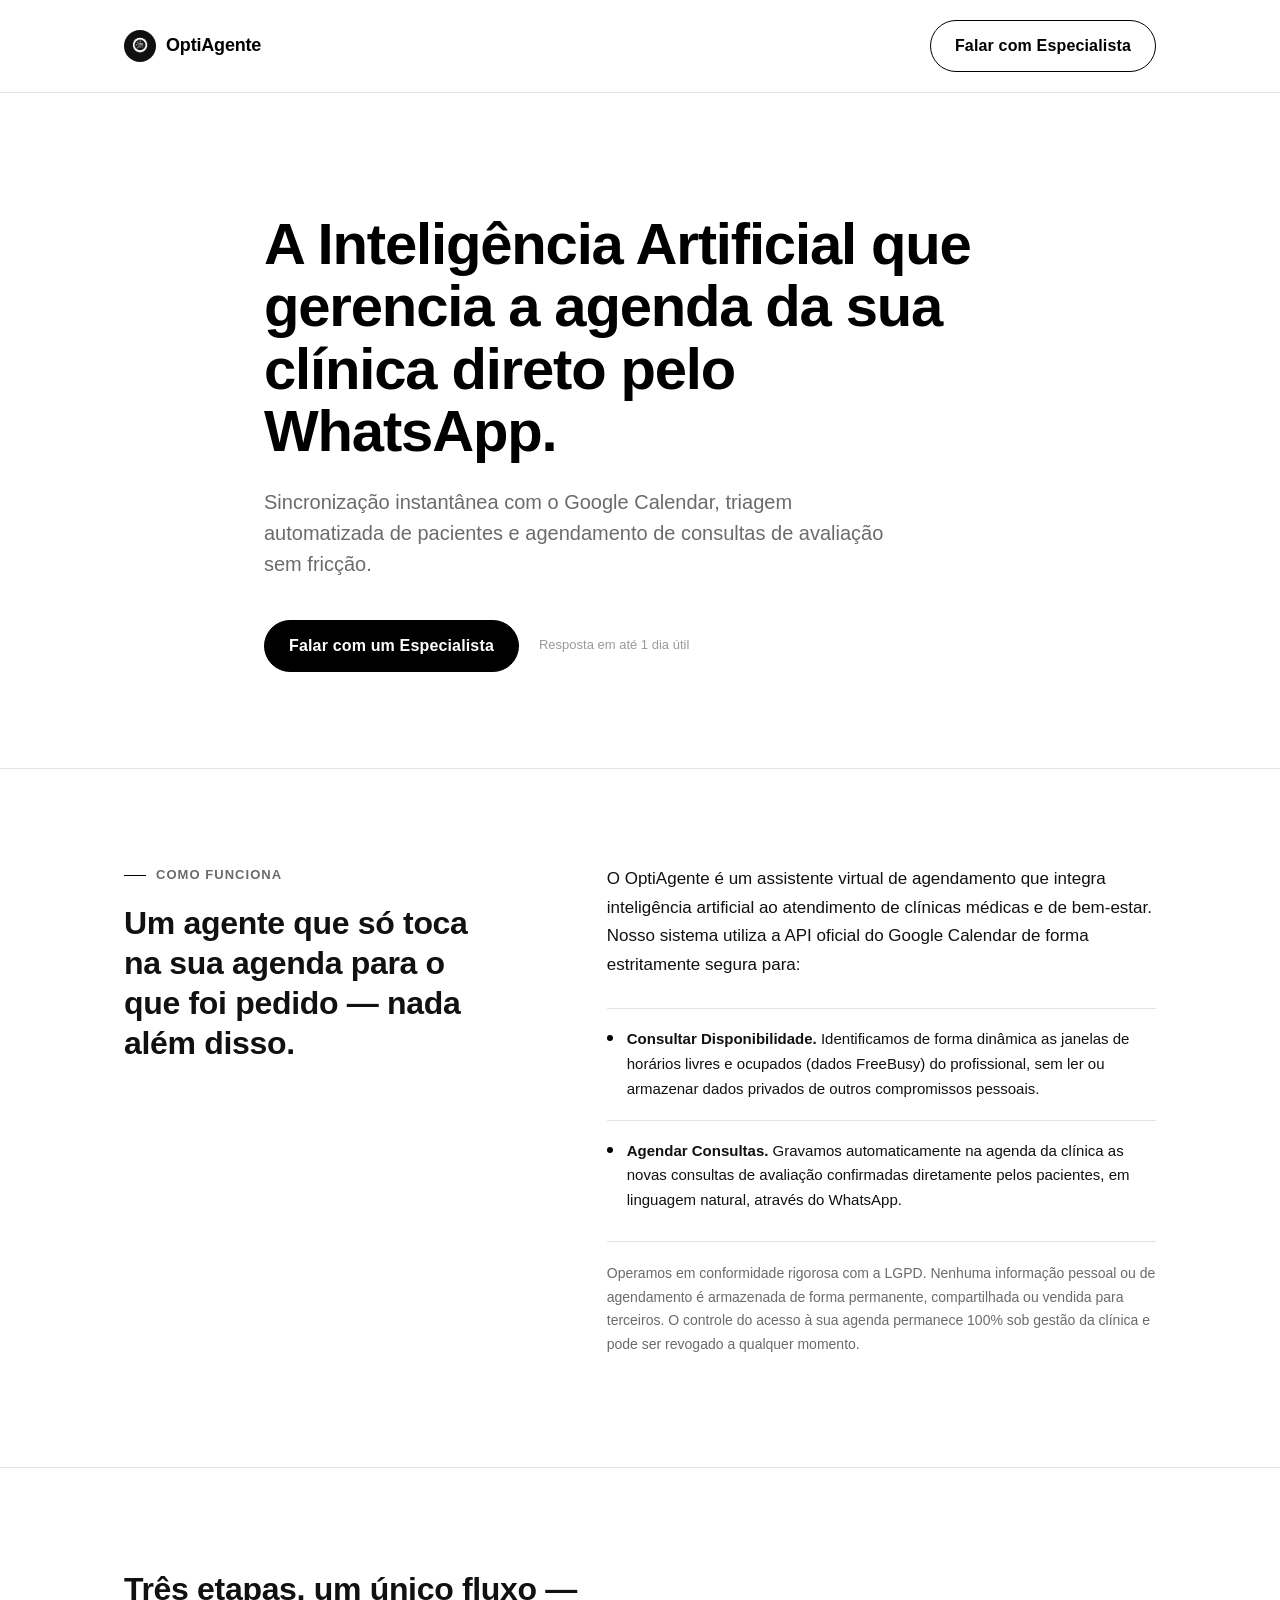
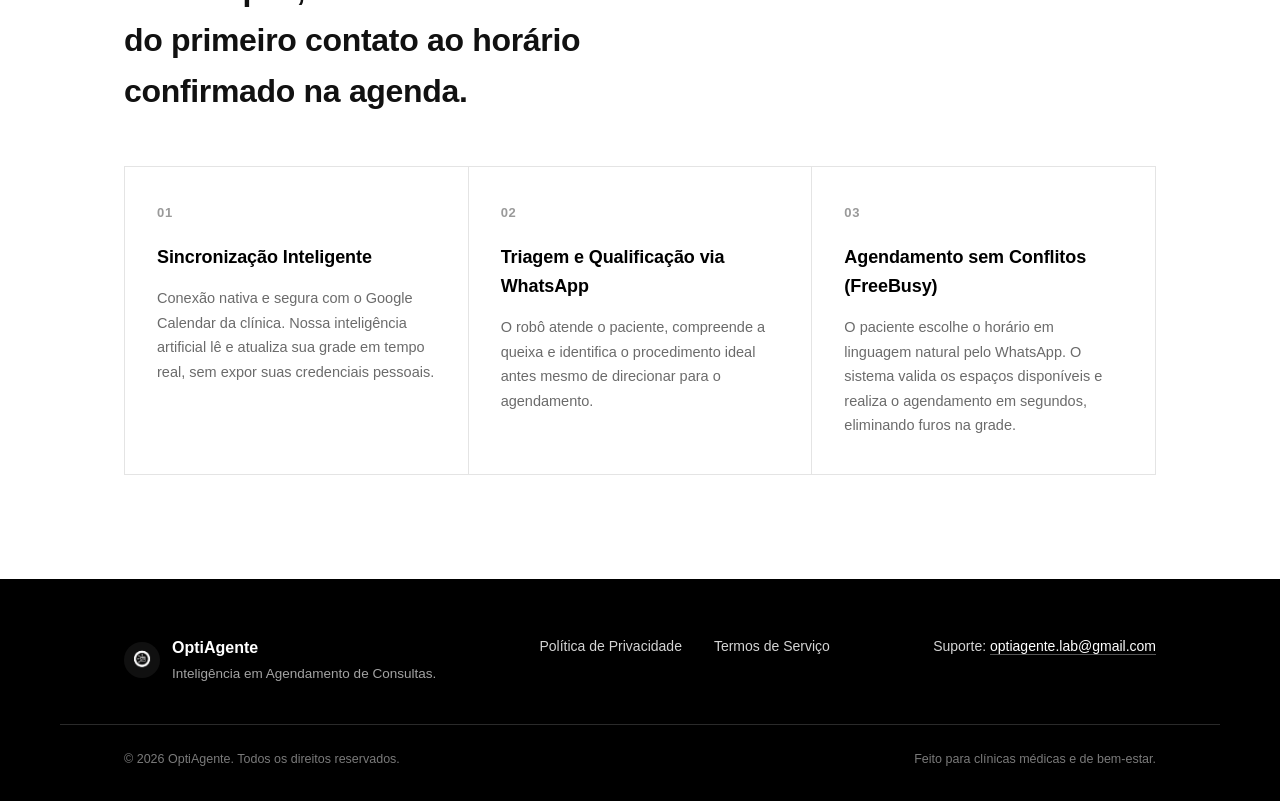
==== index.html @ f7a8e7c8 "Add files via upload" ====
<!DOCTYPE html>
<html lang="pt-BR">
<head>
<meta charset="UTF-8" />
<meta name="viewport" content="width=device-width, initial-scale=1.0" />
<title>OptiAgente — Agendamento médico automatizado via WhatsApp</title>
<meta name="description" content="OptiAgente sincroniza o Google Calendar da sua clínica, faz a triagem de pacientes e agenda consultas de avaliação direto pelo WhatsApp, sem fricção e sem furos na agenda." />
<meta name="keywords" content="agendamento médico, agenda clínica, WhatsApp, Google Calendar, IA, automação de atendimento, OptiAgente" />
<meta name="author" content="OptiAgente" />
<meta name="robots" content="index, follow" />
<link rel="canonical" href="https://optiagente.com.br/" />

<!-- Open Graph / Facebook, WhatsApp, LinkedIn -->
<meta property="og:type" content="website" />
<meta property="og:site_name" content="OptiAgente" />
<meta property="og:locale" content="pt_BR" />
<meta property="og:url" content="https://optiagente.com.br/" />
<meta property="og:title" content="OptiAgente — Agendamento médico automatizado via WhatsApp" />
<meta property="og:description" content="A Inteligência Artificial que gerencia a agenda da sua clínica direto pelo WhatsApp. Sincronização com o Google Calendar, triagem de pacientes e agendamento sem fricção." />
<meta property="og:image" content="https://optiagente.com.br/logo.png" />
<meta property="og:image:width" content="1024" />
<meta property="og:image:height" content="1024" />
<meta property="og:image:alt" content="Logotipo OptiAgente" />

<!-- Twitter Card -->
<meta name="twitter:card" content="summary" />
<meta name="twitter:title" content="OptiAgente — Agendamento médico automatizado via WhatsApp" />
<meta name="twitter:description" content="A Inteligência Artificial que gerencia a agenda da sua clínica direto pelo WhatsApp." />
<meta name="twitter:image" content="https://optiagente.com.br/logo.png" />

<meta name="theme-color" content="#000000" />
<link rel="apple-touch-icon" href="logo.png" />
<link rel="icon" href="logo.png" type="image/png" />
<link rel="stylesheet" href="style.css" />
</head>
<body>

<header class="site-header">
  <div class="container">
    <a class="brand" href="index.html">
      <img src="logo.png" alt="Logotipo OptiAgente" />
      <span>OptiAgente</span>
    </a>
    <a class="btn btn-outline" href="https://wa.me/556294845992?text=Ol%C3%A1%2C%20quero%20falar%20com%20um%20especialista%20do%20OptiAgente." target="_blank" rel="noopener">Falar com Especialista</a>
  </div>
</header>

<main>

  <!-- Hero -->
  <section class="hero">
    <div class="container hero-inner">
      <h1>A Inteligência Artificial que gerencia a agenda da sua clínica direto pelo WhatsApp.</h1>
      <h2>Sincronização instantânea com o Google Calendar, triagem automatizada de pacientes e agendamento de consultas de avaliação sem fricção.</h2>
      <div class="hero-actions">
        <a class="btn btn-solid" href="https://wa.me/556294845992?text=Ol%C3%A1%2C%20quero%20conectar%20minha%20cl%C3%ADnica%20ao%20OptiAgente%20e%20falar%20com%20um%20especialista." target="_blank" rel="noopener">Falar com um Especialista</a>
        <span class="hero-note">Resposta em até 1 dia útil</span>
      </div>
    </div>
  </section>

  <!-- Propósito -->
  <section class="purpose">
    <div class="container purpose-grid">
      <div>
        <div class="eyebrow">Como funciona</div>
        <h3>Um agente que só toca na sua agenda para o que foi pedido — nada além disso.</h3>
      </div>
      <div>
        <p class="purpose-lede">O OptiAgente é um assistente virtual de agendamento que integra inteligência artificial ao atendimento de clínicas médicas e de bem-estar. Nosso sistema utiliza a API oficial do Google Calendar de forma estritamente segura para:</p>
        <ul class="purpose-list">
          <li>
            <span class="node-dot" aria-hidden="true"></span>
            <span><strong>Consultar Disponibilidade.</strong> Identificamos de forma dinâmica as janelas de horários livres e ocupados (dados FreeBusy) do profissional, sem ler ou armazenar dados privados de outros compromissos pessoais.</span>
          </li>
          <li>
            <span class="node-dot" aria-hidden="true"></span>
            <span><strong>Agendar Consultas.</strong> Gravamos automaticamente na agenda da clínica as novas consultas de avaliação confirmadas diretamente pelos pacientes, em linguagem natural, através do WhatsApp.</span>
          </li>
        </ul>
        <p class="purpose-foot">Operamos em conformidade rigorosa com a LGPD. Nenhuma informação pessoal ou de agendamento é armazenada de forma permanente, compartilhada ou vendida para terceiros. O controle do acesso à sua agenda permanece 100% sob gestão da clínica e pode ser revogado a qualquer momento.</p>
      </div>
    </div>
  </section>

  <!-- Funcionalidades -->
  <section class="features">
    <div class="container">
      <h3>Três etapas, um único fluxo — do primeiro contato ao horário confirmado na agenda.</h3>
      <div class="features-grid">
        <article class="feature">
          <div class="feature-index">01</div>
          <h4>Sincronização Inteligente</h4>
          <p>Conexão nativa e segura com o Google Calendar da clínica. Nossa inteligência artificial lê e atualiza sua grade em tempo real, sem expor suas credenciais pessoais.</p>
        </article>
        <article class="feature">
          <div class="feature-index">02</div>
          <h4>Triagem e Qualificação via WhatsApp</h4>
          <p>O robô atende o paciente, compreende a queixa e identifica o procedimento ideal antes mesmo de direcionar para o agendamento.</p>
        </article>
        <article class="feature">
          <div class="feature-index">03</div>
          <h4>Agendamento sem Conflitos (FreeBusy)</h4>
          <p>O paciente escolhe o horário em linguagem natural pelo WhatsApp. O sistema valida os espaços disponíveis e realiza o agendamento em segundos, eliminando furos na grade.</p>
        </article>
      </div>
    </div>
  </section>

</main>

<footer class="site-footer">
  <div class="container footer-top">
    <div class="footer-brand">
      <img src="logo.png" alt="Logotipo OptiAgente" />
      <div class="footer-brand-text">
        <div class="name">OptiAgente</div>
        <div class="tagline">Inteligência em Agendamento de Consultas.</div>
      </div>
    </div>
    <nav class="footer-links" aria-label="Links legais">
      <a href="privacidade.html">Política de Privacidade</a>
      <a href="termos.html">Termos de Serviço</a>
    </nav>
    <div class="footer-contact">
      Suporte: <a href="mailto:optiagente.lab@gmail.com">optiagente.lab@gmail.com</a>
    </div>
  </div>
  <div class="container footer-bottom">
    <span>© 2026 OptiAgente. Todos os direitos reservados.</span>
    <span>Feito para clínicas médicas e de bem-estar.</span>
  </div>
</footer>

</body>
</html>
---- style.css ----
/* ==========================================================================
   OptiAgente — Design System
   Preto puro / Branco puro, tipografia sans-serif de alto contraste,
   linhas finas de 1px, espaçamento generoso. Sem cor de destaque:
   a hierarquia vem inteiramente de peso, escala e espaço negativo.
   ========================================================================== */

:root {
  --black: #000000;
  --dark: #111111;
  --white: #ffffff;
  --line: #e4e4e4;
  --line-dark: #2a2a2a;
  --gray: #6b6b6b;
  --gray-soft: #9a9a9a;
  --surface: #fafafa;

  --font-sans: 'Inter', -apple-system, BlinkMacSystemFont, 'Segoe UI', Roboto,
    Helvetica, Arial, sans-serif;

  --max: 1160px;
  --gutter: clamp(24px, 6vw, 64px);
}

* {
  box-sizing: border-box;
}

html {
  scroll-behavior: smooth;
}

body {
  margin: 0;
  background: var(--white);
  color: var(--dark);
  font-family: var(--font-sans);
  font-size: 16px;
  line-height: 1.6;
  -webkit-font-smoothing: antialiased;
  -moz-osx-font-smoothing: grayscale;
}

img {
  max-width: 100%;
  display: block;
}

a {
  color: inherit;
}

.container {
  max-width: var(--max);
  margin: 0 auto;
  padding-left: var(--gutter);
  padding-right: var(--gutter);
}

:focus-visible {
  outline: 2px solid var(--black);
  outline-offset: 3px;
}

@media (prefers-reduced-motion: reduce) {
  * {
    animation: none !important;
    transition: none !important;
  }
  html {
    scroll-behavior: auto;
  }
}

/* --------------------------------------------------------------------------
   Node motif — a small repeating signature drawn from the OptiAgente mark:
   a solid dot connected by a hairline. Used as list markers and section
   eyebrows so the icon's own vocabulary threads through the typography.
   -------------------------------------------------------------------------- */

.node-dot {
  display: inline-block;
  width: 6px;
  height: 6px;
  border-radius: 50%;
  background: var(--black);
  flex: 0 0 auto;
}

.eyebrow {
  display: flex;
  align-items: center;
  gap: 10px;
  font-size: 13px;
  letter-spacing: 0.08em;
  text-transform: uppercase;
  color: var(--gray);
  font-weight: 600;
  margin: 0 0 18px;
}

.eyebrow::before {
  content: '';
  width: 22px;
  height: 1px;
  background: var(--black);
}

/* --------------------------------------------------------------------------
   Header
   -------------------------------------------------------------------------- */

.site-header {
  border-bottom: 1px solid var(--line);
  position: sticky;
  top: 0;
  background: rgba(255, 255, 255, 0.92);
  backdrop-filter: saturate(180%) blur(8px);
  z-index: 50;
}

.site-header .container {
  display: flex;
  align-items: center;
  justify-content: space-between;
  padding-top: 20px;
  padding-bottom: 20px;
}

.brand {
  display: flex;
  align-items: center;
  gap: 10px;
  text-decoration: none;
}

.brand img {
  width: 32px;
  height: 32px;
  border-radius: 50%;
}

.brand span {
  font-weight: 700;
  font-size: 18px;
  letter-spacing: -0.01em;
  color: var(--black);
}

button.btn {
  appearance: none;
  -webkit-appearance: none;
  border: none;
  margin: 0;
}

.btn {
  display: inline-flex;
  align-items: center;
  justify-content: center;
  gap: 8px;
  font-family: var(--font-sans);
  font-size: 14px;
  font-weight: 600;
  letter-spacing: 0.01em;
  padding: 12px 24px;
  border-radius: 999px;
  cursor: pointer;
  text-decoration: none;
  white-space: nowrap;
  transition: background-color 0.15s ease, color 0.15s ease, border-color 0.15s ease;
  appearance: none;
  -webkit-appearance: none;
  font: inherit;
  font-weight: 600;
  margin: 0;
}

.btn-outline {
  background: transparent;
  color: var(--black);
  border: 1px solid var(--black);
}

.btn-outline:hover {
  background: var(--black);
  color: var(--white);
}

.btn-solid {
  background: var(--black);
  color: var(--white);
  border: 1px solid var(--black);
}

.btn-solid:hover {
  background: var(--dark);
}

.btn-ghost {
  background: transparent;
  color: var(--gray);
  border: 1px solid var(--line);
  font-size: 13px;
  padding: 9px 18px;
}

.btn-ghost:hover {
  border-color: var(--black);
  color: var(--black);
}

/* --------------------------------------------------------------------------
   Hero
   -------------------------------------------------------------------------- */

.hero {
  padding-top: clamp(64px, 10vw, 120px);
  padding-bottom: clamp(56px, 8vw, 96px);
  border-bottom: 1px solid var(--line);
}

.hero-inner {
  max-width: 880px;
}

.hero h1 {
  font-size: clamp(34px, 5.4vw, 58px);
  line-height: 1.08;
  letter-spacing: -0.02em;
  font-weight: 700;
  margin: 0 0 24px;
  color: var(--black);
}

.hero h2 {
  font-weight: 400;
  font-size: clamp(17px, 2vw, 20px);
  line-height: 1.55;
  color: var(--gray);
  max-width: 620px;
  margin: 0 0 40px;
}

.hero-actions {
  display: flex;
  align-items: center;
  gap: 20px;
  flex-wrap: wrap;
}

.hero-note {
  font-size: 13px;
  color: var(--gray-soft);
}

/* --------------------------------------------------------------------------
   Purpose section
   -------------------------------------------------------------------------- */

.purpose {
  padding-top: clamp(56px, 8vw, 96px);
  padding-bottom: clamp(56px, 8vw, 96px);
  border-bottom: 1px solid var(--line);
}

.purpose-grid {
  display: grid;
  grid-template-columns: 0.85fr 1.15fr;
  gap: clamp(32px, 6vw, 80px);
  align-items: start;
}

.purpose h3 {
  font-size: clamp(24px, 3vw, 32px);
  line-height: 1.25;
  letter-spacing: -0.01em;
  font-weight: 700;
  margin: 0;
  max-width: 360px;
}

.purpose-lede {
  font-size: 17px;
  line-height: 1.7;
  color: var(--dark);
  margin: 0 0 28px;
}

.purpose-list {
  list-style: none;
  margin: 0 0 28px;
  padding: 0;
  display: flex;
  flex-direction: column;
  gap: 18px;
}

.purpose-list li {
  display: flex;
  gap: 14px;
  align-items: flex-start;
  font-size: 15px;
  line-height: 1.65;
  color: var(--dark);
  border-top: 1px solid var(--line);
  padding-top: 18px;
}

.purpose-list li .node-dot {
  margin-top: 8px;
}

.purpose-list strong {
  font-weight: 600;
}

.purpose-foot {
  font-size: 14px;
  line-height: 1.7;
  color: var(--gray);
  border-top: 1px solid var(--line);
  padding-top: 20px;
}

/* --------------------------------------------------------------------------
   Features
   -------------------------------------------------------------------------- */

.features {
  padding-top: clamp(56px, 8vw, 96px);
  padding-bottom: clamp(64px, 9vw, 104px);
}

.features h3 {
  font-size: clamp(24px, 3vw, 32px);
  font-weight: 700;
  letter-spacing: -0.01em;
  margin: 0 0 48px;
  max-width: 460px;
}

.features-grid {
  display: grid;
  grid-template-columns: repeat(3, 1fr);
  border-top: 1px solid var(--line);
  border-left: 1px solid var(--line);
}

.feature {
  padding: 36px 32px;
  border-right: 1px solid var(--line);
  border-bottom: 1px solid var(--line);
}

.feature-index {
  font-size: 13px;
  color: var(--gray-soft);
  font-weight: 600;
  letter-spacing: 0.05em;
  margin-bottom: 20px;
}

.feature h4 {
  font-size: 18px;
  font-weight: 700;
  letter-spacing: -0.005em;
  margin: 0 0 14px;
  color: var(--black);
}

.feature p {
  font-size: 14.5px;
  line-height: 1.7;
  color: var(--gray);
  margin: 0;
}

/* --------------------------------------------------------------------------
   Footer — compliance block
   -------------------------------------------------------------------------- */

.site-footer {
  background: var(--black);
  color: var(--white);
}

.footer-top {
  padding-top: 56px;
  padding-bottom: 40px;
  display: flex;
  justify-content: space-between;
  align-items: flex-start;
  gap: 32px;
  flex-wrap: wrap;
  border-bottom: 1px solid var(--line-dark);
}

.footer-brand {
  display: flex;
  align-items: center;
  gap: 12px;
}

.footer-brand img {
  width: 36px;
  height: 36px;
  border-radius: 50%;
}

.footer-brand-text .name {
  font-weight: 700;
  font-size: 16px;
  color: var(--white);
}

.footer-brand-text .tagline {
  font-size: 13.5px;
  color: #a3a3a3;
  margin-top: 2px;
}

.footer-links {
  display: flex;
  gap: 32px;
  flex-wrap: wrap;
}

.footer-links a {
  font-size: 14px;
  color: #d4d4d4;
  text-decoration: none;
  border-bottom: 1px solid transparent;
  padding-bottom: 2px;
  transition: color 0.15s ease, border-color 0.15s ease;
}

.footer-links a:hover {
  color: var(--white);
  border-color: var(--white);
}

.footer-contact {
  font-size: 14px;
  color: #d4d4d4;
}

.footer-contact a {
  color: var(--white);
  text-decoration: none;
  border-bottom: 1px solid #555;
}

.footer-bottom {
  padding-top: 24px;
  padding-bottom: 32px;
  display: flex;
  justify-content: space-between;
  flex-wrap: wrap;
  gap: 12px;
  font-size: 12.5px;
  color: #7a7a7a;
}

/* --------------------------------------------------------------------------
   Legal pages (Privacidade / Termos)
   -------------------------------------------------------------------------- */

.legal-hero {
  padding-top: clamp(56px, 8vw, 96px);
  padding-bottom: 40px;
  border-bottom: 1px solid var(--line);
}

.legal-hero .eyebrow {
  margin-bottom: 22px;
}

.legal-hero h1 {
  font-size: clamp(30px, 4vw, 42px);
  line-height: 1.15;
  letter-spacing: -0.015em;
  font-weight: 700;
  margin: 0 0 16px;
  max-width: 760px;
}

.legal-updated {
  font-size: 14px;
  color: var(--gray);
}

.legal-body {
  padding-top: clamp(48px, 7vw, 80px);
  padding-bottom: clamp(64px, 9vw, 104px);
  display: grid;
  grid-template-columns: 280px 1fr;
  gap: clamp(32px, 6vw, 80px);
  align-items: start;
}

.legal-toc {
  position: sticky;
  top: 96px;
  display: flex;
  flex-direction: column;
  gap: 2px;
  border-left: 1px solid var(--line);
  padding-left: 20px;
}

.legal-toc a {
  font-size: 13.5px;
  color: var(--gray);
  text-decoration: none;
  padding: 9px 0;
  line-height: 1.4;
  border-bottom: 1px solid transparent;
}

.legal-toc a:hover {
  color: var(--black);
}

.legal-content section {
  padding-bottom: 40px;
  margin-bottom: 40px;
  border-bottom: 1px solid var(--line);
  scroll-margin-top: 96px;
}

.legal-content section:last-child {
  border-bottom: none;
  margin-bottom: 0;
  padding-bottom: 0;
}

.legal-content h2 {
  display: flex;
  align-items: baseline;
  gap: 12px;
  font-size: 20px;
  font-weight: 700;
  letter-spacing: -0.005em;
  margin: 0 0 18px;
  color: var(--black);
}

.legal-content h2 .num {
  font-size: 14px;
  font-weight: 600;
  color: var(--gray-soft);
  font-variant-numeric: tabular-nums;
}

.legal-content p {
  font-size: 15.5px;
  line-height: 1.8;
  color: #333333;
  margin: 0 0 16px;
}

.legal-content p:last-child {
  margin-bottom: 0;
}

.legal-content ul {
  list-style: none;
  margin: 0 0 16px;
  padding: 0;
  display: flex;
  flex-direction: column;
  gap: 14px;
}

.legal-content ul li {
  display: flex;
  gap: 12px;
  align-items: flex-start;
  font-size: 15.5px;
  line-height: 1.75;
  color: #333333;
}

.legal-content ul li .node-dot {
  margin-top: 9px;
}

.legal-content strong {
  font-weight: 600;
  color: var(--black);
}

.legal-content .callout {
  border: 1px solid var(--black);
  padding: 20px 22px;
  font-size: 14.5px;
  line-height: 1.7;
  color: var(--dark);
}

.legal-content .callout strong {
  display: block;
  margin-bottom: 6px;
}

.legal-cta {
  border-top: 1px solid var(--line);
  padding: 40px var(--gutter);
  text-align: center;
}

.legal-cta a {
  font-size: 14px;
  text-decoration: none;
  color: var(--gray);
  border-bottom: 1px solid var(--line);
  padding-bottom: 2px;
}

.legal-cta a:hover {
  color: var(--black);
  border-color: var(--black);
}

/* --------------------------------------------------------------------------
   Responsive
   -------------------------------------------------------------------------- */

@media (max-width: 860px) {
  .purpose-grid {
    grid-template-columns: 1fr;
  }

  .features-grid {
    grid-template-columns: 1fr;
  }

  .legal-body {
    grid-template-columns: 1fr;
  }

  .legal-toc {
    position: static;
    flex-direction: row;
    flex-wrap: wrap;
    gap: 8px 20px;
    border-left: none;
    border-bottom: 1px solid var(--line);
    padding-left: 0;
    padding-bottom: 20px;
  }

  .footer-top {
    flex-direction: column;
  }
}

@media (max-width: 560px) {
  .site-header .btn-outline span.long {
    display: none;
  }

  .hero-actions {
    flex-direction: column;
    align-items: flex-start;
  }
}
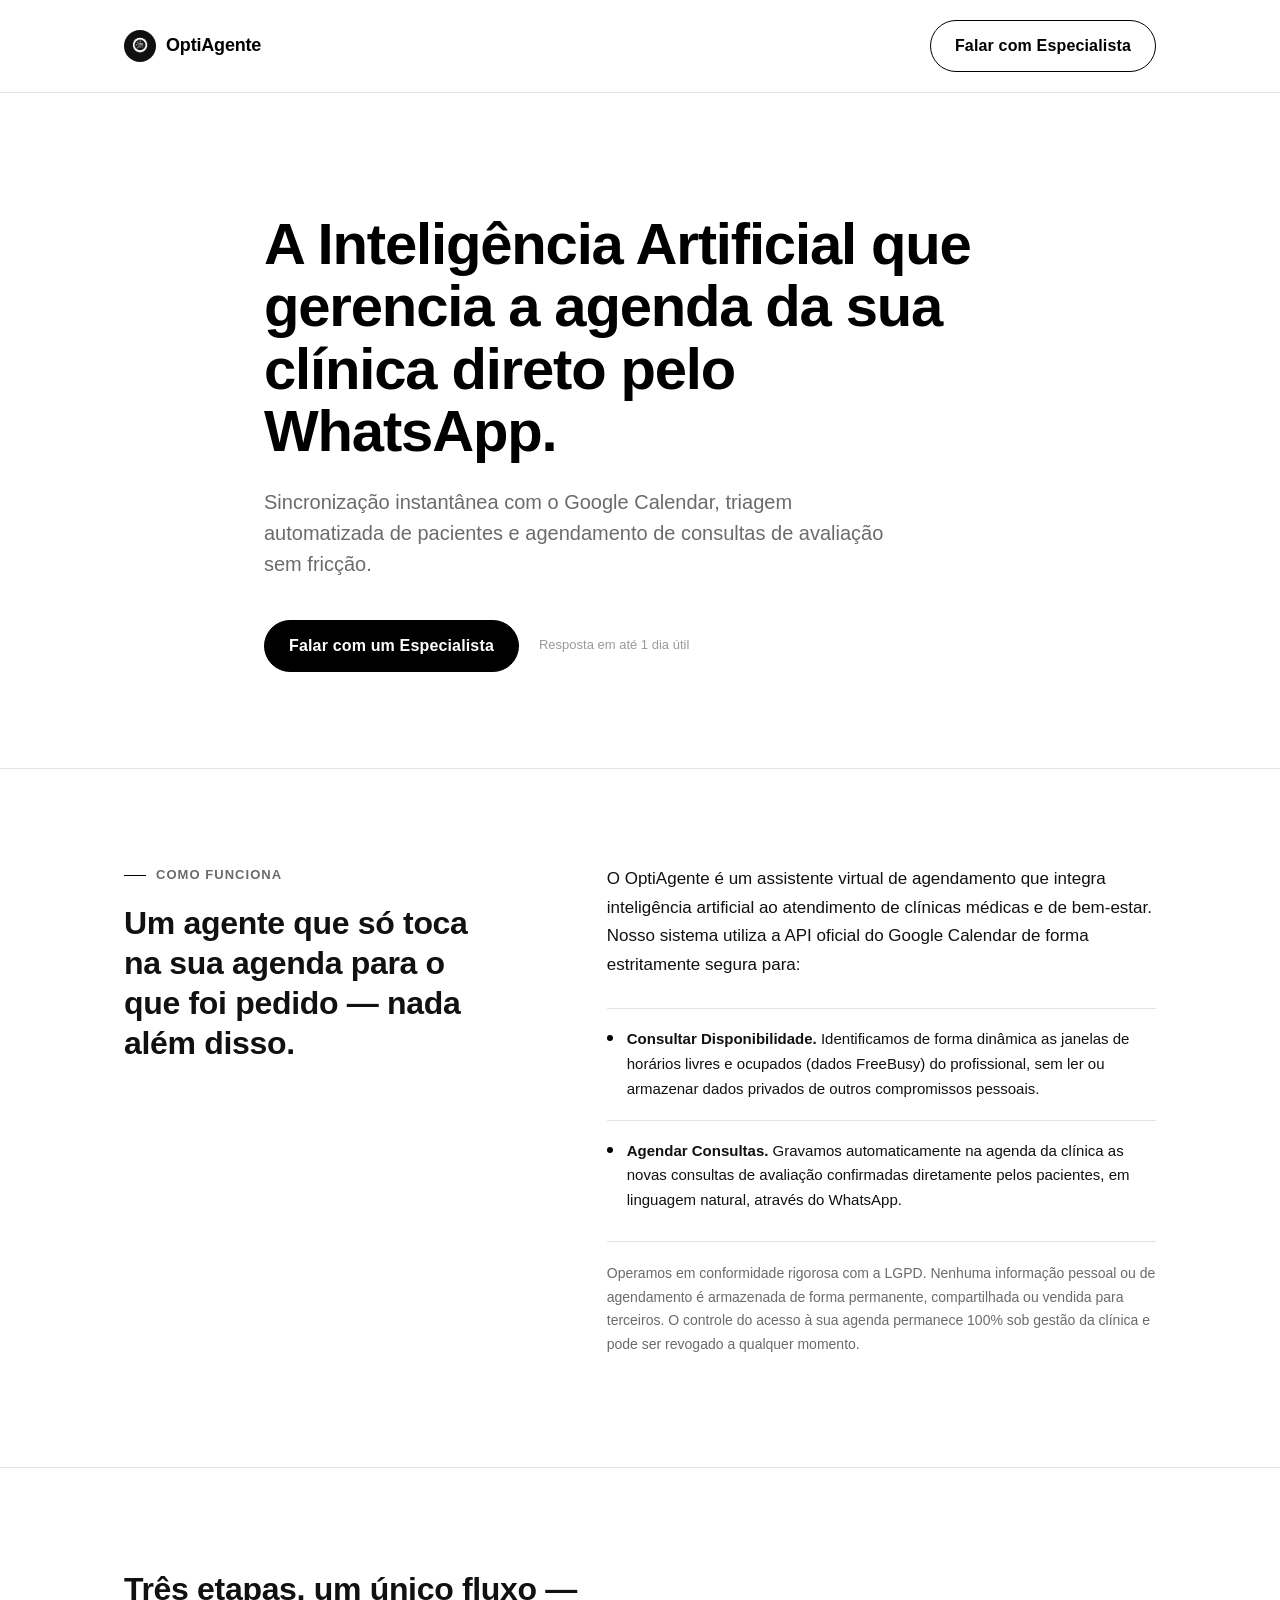
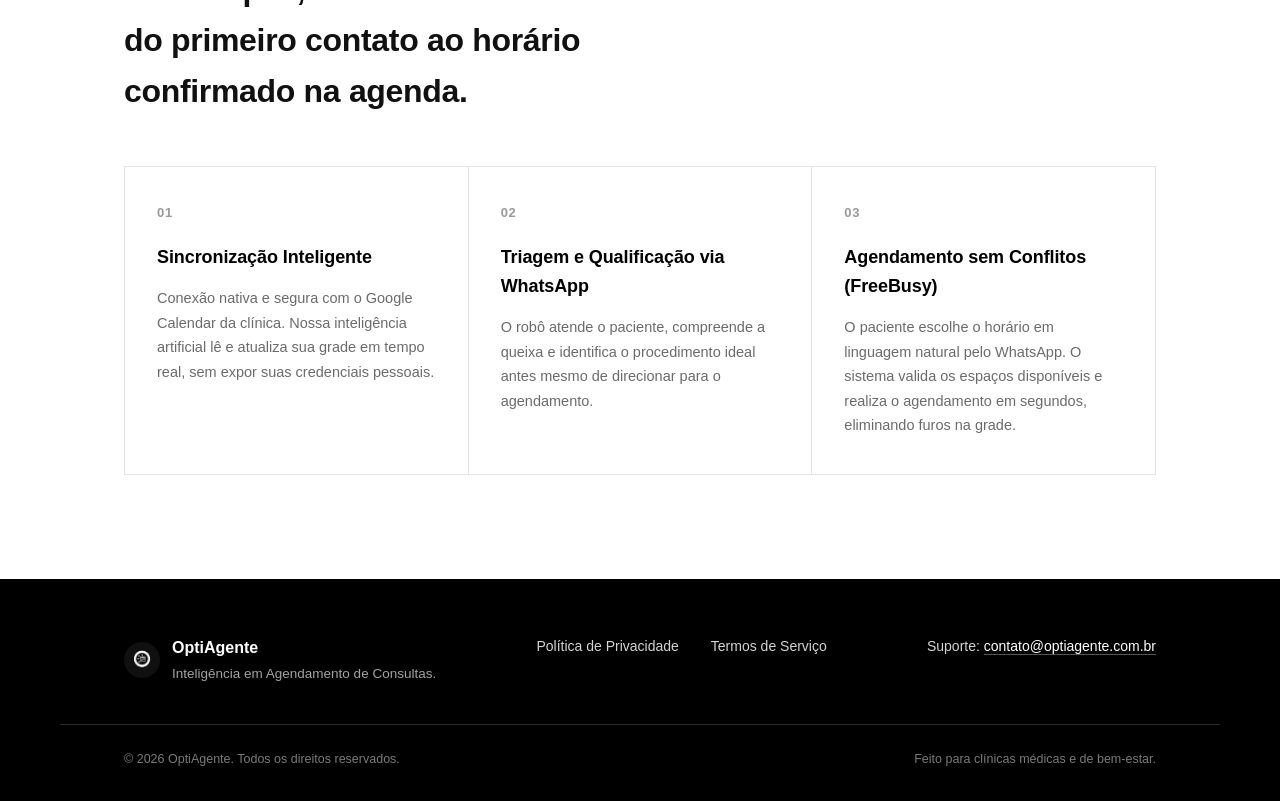
==== commit 99c7d861: "Add files via upload Versão beta 2 do site" ====
--- a/index.html
+++ b/index.html
@@ -123,7 +123,7 @@
       <a href="termos.html">Termos de Serviço</a>
     </nav>
     <div class="footer-contact">
-      Suporte: <a href="mailto:optiagente.lab@gmail.com">optiagente.lab@gmail.com</a>
+      Suporte: <a href="mailto:contato@optiagente.com.br">contato@optiagente.com.br</a>
     </div>
   </div>
   <div class="container footer-bottom">
